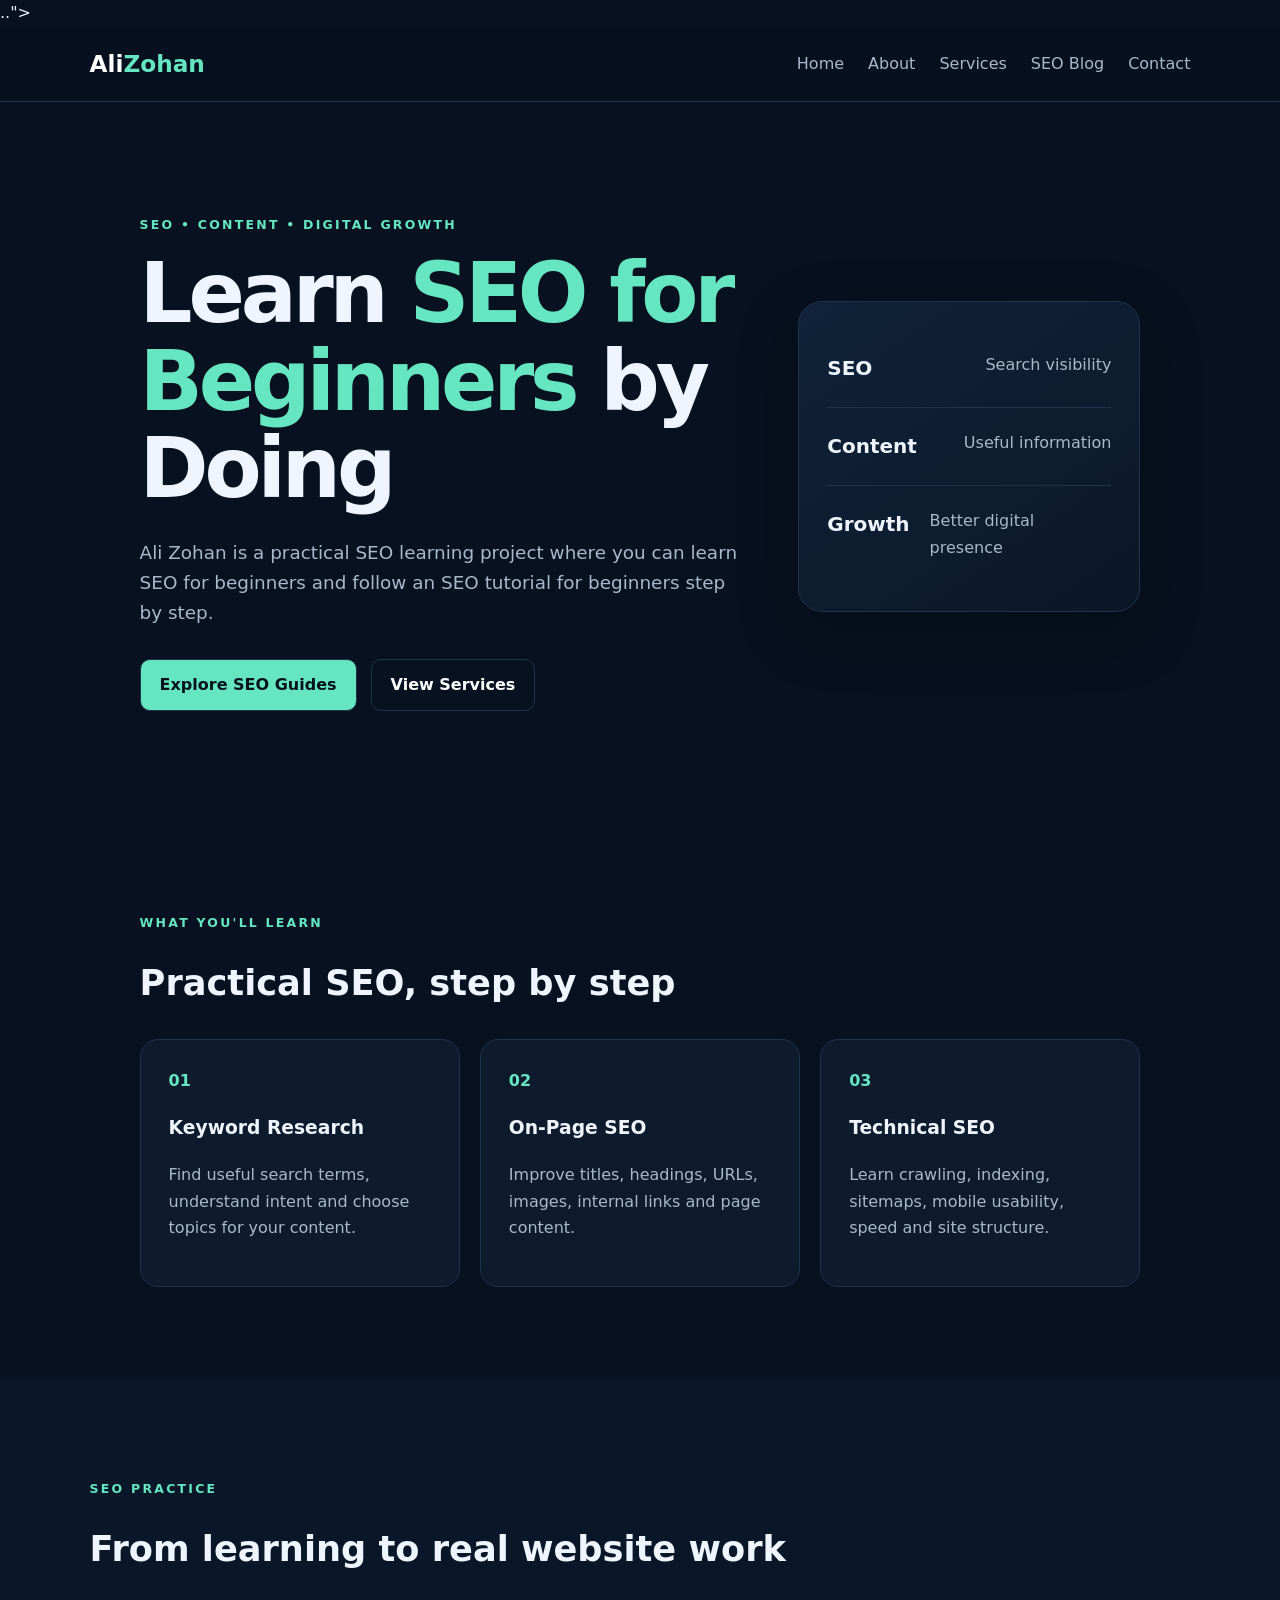
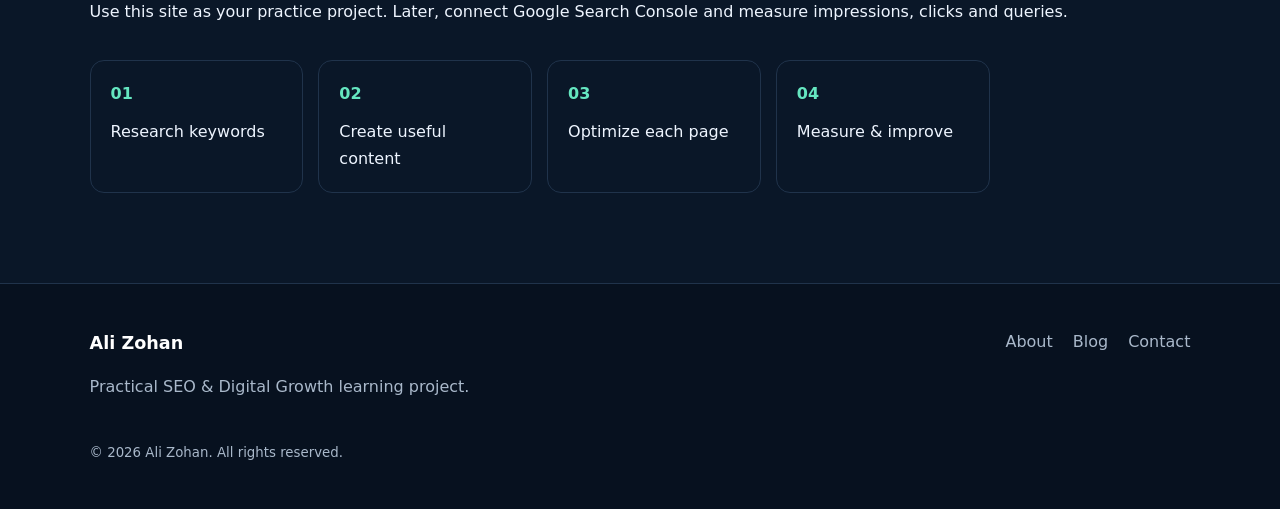
==== index.html @ c53e7177 "Update index.html" ====
<!doctype html>
<html lang="en">
<head>
<meta charset="utf-8">
<meta name="viewport" content="width=device-width, initial-scale=1">
<title>SEO for Beginners | Ali Zohan</title>
<meta name="description" content="<meta name="description" content="Learn SEO for beginners with practical guides on keyword research, on-page SEO, technical SEO, and digital marketing.">..">
<meta name="keywords" content="SEO, keyword research, on-page SEO, technical SEO, digital marketing, Ali Zohan">
<link rel="canonical" href="https://jalalniazi4600-dev.github.io/ali-zohan/">
<meta property="og:title" content="Ali Zohan | SEO & Digital Growth">
<meta property="og:description" content="Learn SEO for beginners with practical guides, keyword research, on-page SEO, technical SEO, and digital growth resource.">
<meta property="og:type" content="website">
<link rel="stylesheet" href="style.css">
</head>
<body>
<header class="nav">
  <a class="brand" href="index.html">Ali<span>Zohan</span></a>
  <button class="menu" aria-label="Open menu">☰</button>
  <nav>
    <a href="index.html">Home</a>
    <a href="about.html">About</a>
    <a href="services.html">Services</a>
    <a href="blog.html">SEO Blog</a>
    <a href="contact.html">Contact</a>
  </nav>
</header>

<main>
<section class="hero">
  <div>
    <p class="eyebrow">SEO • CONTENT • DIGITAL GROWTH</p>
 <h1>Learn <span>SEO for Beginners</span> by Doing</h1>
   <p class="lead">Ali Zohan is a practical SEO learning project where you can learn SEO for beginners and follow an SEO tutorial for beginners step by step.</p>
    <div class="actions">
      <a class="btn primary" href="blog.html">Explore SEO Guides</a>
      <a class="btn secondary" href="services.html">View Services</a>
    </div>
  </div>
  <div class="hero-card">
    <div class="metric"><b>SEO</b><span>Search visibility</span></div>
    <div class="metric"><b>Content</b><span>Useful information</span></div>
    <div class="metric"><b>Growth</b><span>Better digital presence</span></div>
  </div>
</section>

<section class="section">
  <div class="section-head">
    <p class="eyebrow">WHAT YOU'LL LEARN</p>
    <h2>Practical SEO, step by step</h2>
  </div>
  <div class="grid three">
    <article class="card"><div class="icon">01</div><h3>Keyword Research</h3><p>Find useful search terms, understand intent and choose topics for your content.</p></article>
    <article class="card"><div class="icon">02</div><h3>On-Page SEO</h3><p>Improve titles, headings, URLs, images, internal links and page content.</p></article>
    <article class="card"><div class="icon">03</div><h3>Technical SEO</h3><p>Learn crawling, indexing, sitemaps, mobile usability, speed and site structure.</p></article>
  </div>
</section>

<section class="section soft">
  <div class="section-head">
    <p class="eyebrow">SEO PRACTICE</p>
    <h2>From learning to real website work</h2>
    <p>Use this site as your practice project. Later, connect Google Search Console and measure impressions, clicks and queries.</p>
  </div>
  <div class="steps">
    <div><b>01</b><span>Research keywords</span></div>
    <div><b>02</b><span>Create useful content</span></div>
    <div><b>03</b><span>Optimize each page</span></div>
    <div><b>04</b><span>Measure & improve</span></div>
  </div>
</section>
</main>

<footer>
  <div><strong>Ali Zohan</strong><p>Practical SEO & Digital Growth learning project.</p></div>
  <div><a href="about.html">About</a><a href="blog.html">Blog</a><a href="contact.html">Contact</a></div>
  <small>© 2026 Ali Zohan. All rights reserved.</small>
</footer>
<script src="script.js"></script>
</body>
</html>
---- style.css ----
:root{--bg:#07111f;--card:#0e1b2d;--text:#eef5ff;--muted:#a9b8ca;--accent:#65e6c0;--accent2:#76a8ff;--line:#20334b}*{box-sizing:border-box}html{scroll-behavior:smooth}body{margin:0;background:var(--bg);color:var(--text);font-family:Inter,system-ui,-apple-system,Segoe UI,Arial,sans-serif;line-height:1.65}.nav{height:76px;display:flex;align-items:center;justify-content:space-between;padding:0 7%;border-bottom:1px solid var(--line);position:sticky;top:0;background:rgba(7,17,31,.92);backdrop-filter:blur(14px);z-index:10}.brand{font-size:1.45rem;font-weight:800;color:#fff;text-decoration:none}.brand span{color:var(--accent)}nav{display:flex;gap:24px}nav a,footer a{color:var(--muted);text-decoration:none}nav a:hover,nav a.active,footer a:hover{color:var(--accent)}.menu{display:none;background:none;color:#fff;border:0;font-size:1.5rem}.hero{max-width:1180px;margin:auto;padding:100px 7%;display:grid;grid-template-columns:1.4fr .8fr;gap:60px;align-items:center;min-height:620px}.eyebrow{color:var(--accent);font-size:.78rem;font-weight:800;letter-spacing:.18em}.hero h1,.page h1{font-size:clamp(2.7rem,7vw,5.2rem);line-height:1.05;margin:15px 0 25px;letter-spacing:-.05em}.hero h1 span{color:var(--accent)}.lead{color:var(--muted);font-size:1.15rem;max-width:700px}.actions{display:flex;gap:14px;margin-top:30px}.btn{display:inline-block;padding:12px 19px;border-radius:10px;text-decoration:none;font-weight:750;border:1px solid var(--line);cursor:pointer}.primary{background:var(--accent);color:#06131c}.secondary{color:#fff;background:transparent}.hero-card{border:1px solid var(--line);background:linear-gradient(145deg,#10233a,#0b1727);padding:28px;border-radius:24px;box-shadow:0 20px 60px rgba(0,0,0,.25)}.metric{padding:22px 0;border-bottom:1px solid var(--line);display:flex;justify-content:space-between;gap:20px}.metric:last-child{border:0}.metric b{font-size:1.25rem}.metric span{color:var(--muted)}.section,.page{max-width:1180px;margin:auto;padding:90px 7%}.soft{max-width:none;background:#0a1728}.section-head{margin-bottom:35px}.section h2,.page h2{font-size:2.2rem;line-height:1.15}.grid{display:grid;gap:20px}.three{grid-template-columns:repeat(3,1fr)}.two{grid-template-columns:repeat(2,1fr)}.card{background:var(--card);border:1px solid var(--line);border-radius:18px;padding:28px}.card p{color:var(--muted)}.icon{color:var(--accent);font-weight:900}.steps{max-width:900px;display:grid;grid-template-columns:repeat(4,1fr);gap:15px}.steps div{border:1px solid var(--line);padding:20px;border-radius:14px}.steps b{display:block;color:var(--accent);margin-bottom:12px}.page{min-height:650px}.tag{font-size:.7rem;color:var(--accent);font-weight:800;letter-spacing:.12em}.contact-form{max-width:700px;display:grid;gap:18px}label{display:grid;gap:8px;color:var(--muted);font-weight:700}input,textarea{width:100%;background:#081524;color:#fff;border:1px solid var(--line);border-radius:10px;padding:13px;font:inherit}footer{border-top:1px solid var(--line);padding:45px 7%;display:grid;grid-template-columns:1fr 1fr;gap:25px;color:var(--muted)}footer strong{color:#fff;font-size:1.1rem}footer div:nth-child(2){display:flex;gap:20px;justify-content:flex-end}footer small{grid-column:1/-1}@media(max-width:800px){nav{display:none}.menu{display:block}.hero{grid-template-columns:1fr;padding-top:65px}.three,.two,.steps{grid-template-columns:1fr}.hero h1,.page h1{font-size:3rem}.section,.page{padding-top:60px;padding-bottom:60px}footer{grid-template-columns:1fr}footer div:nth-child(2){justify-content:flex-start;flex-wrap:wrap}}
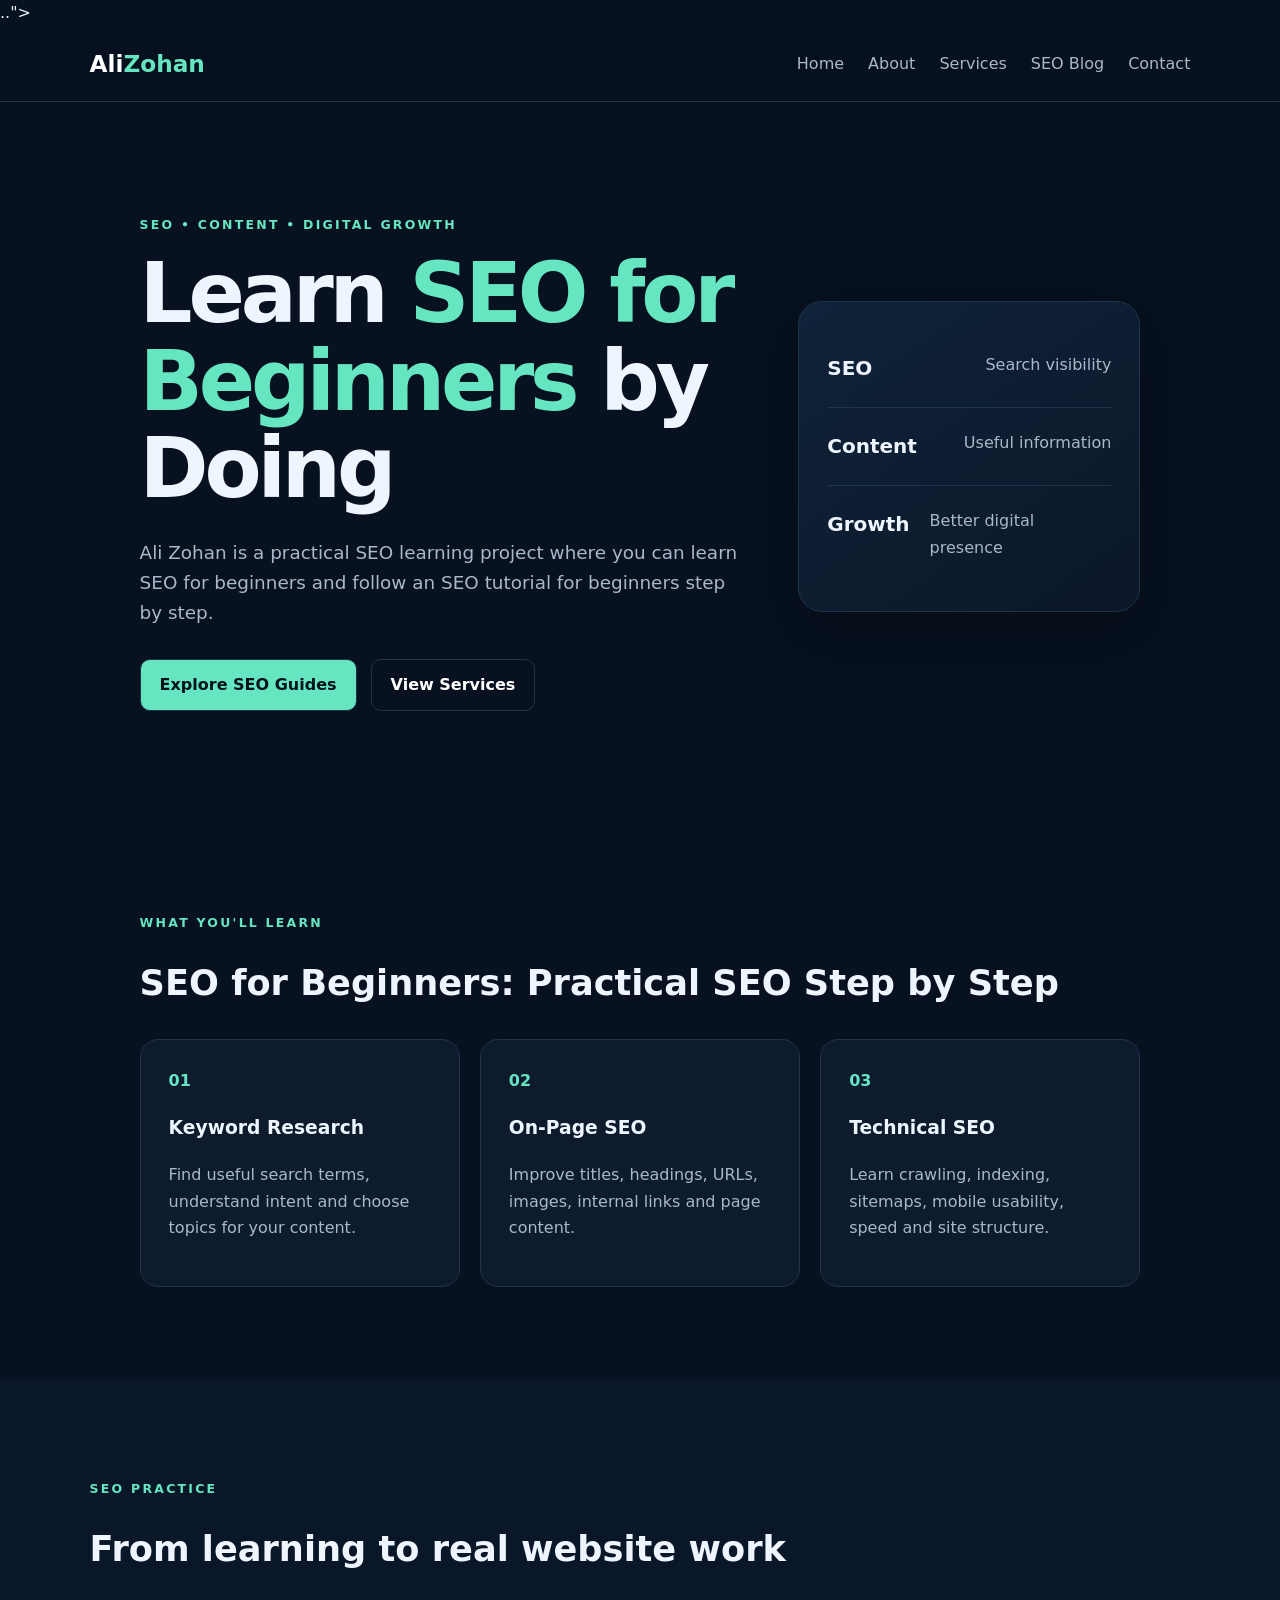
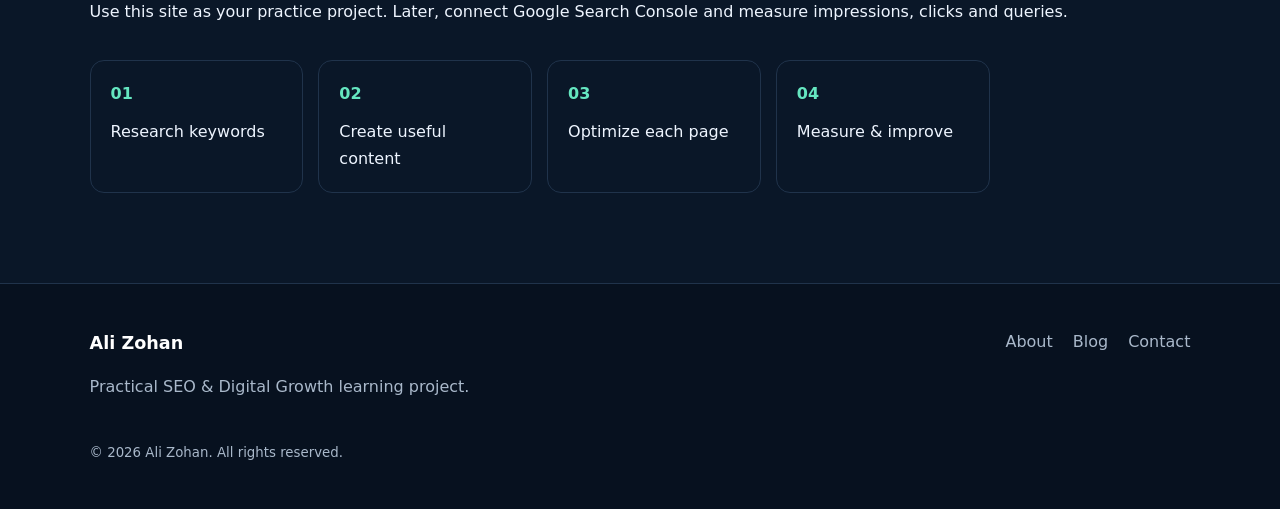
==== commit c9c972d8: "Update index.html" ====
--- a/index.html
+++ b/index.html
@@ -46,7 +46,7 @@
 <section class="section">
   <div class="section-head">
     <p class="eyebrow">WHAT YOU'LL LEARN</p>
-    <h2>Practical SEO, step by step</h2>
+    <h2>SEO for Beginners: Practical SEO Step by Step</h2>
   </div>
   <div class="grid three">
     <article class="card"><div class="icon">01</div><h3>Keyword Research</h3><p>Find useful search terms, understand intent and choose topics for your content.</p></article>
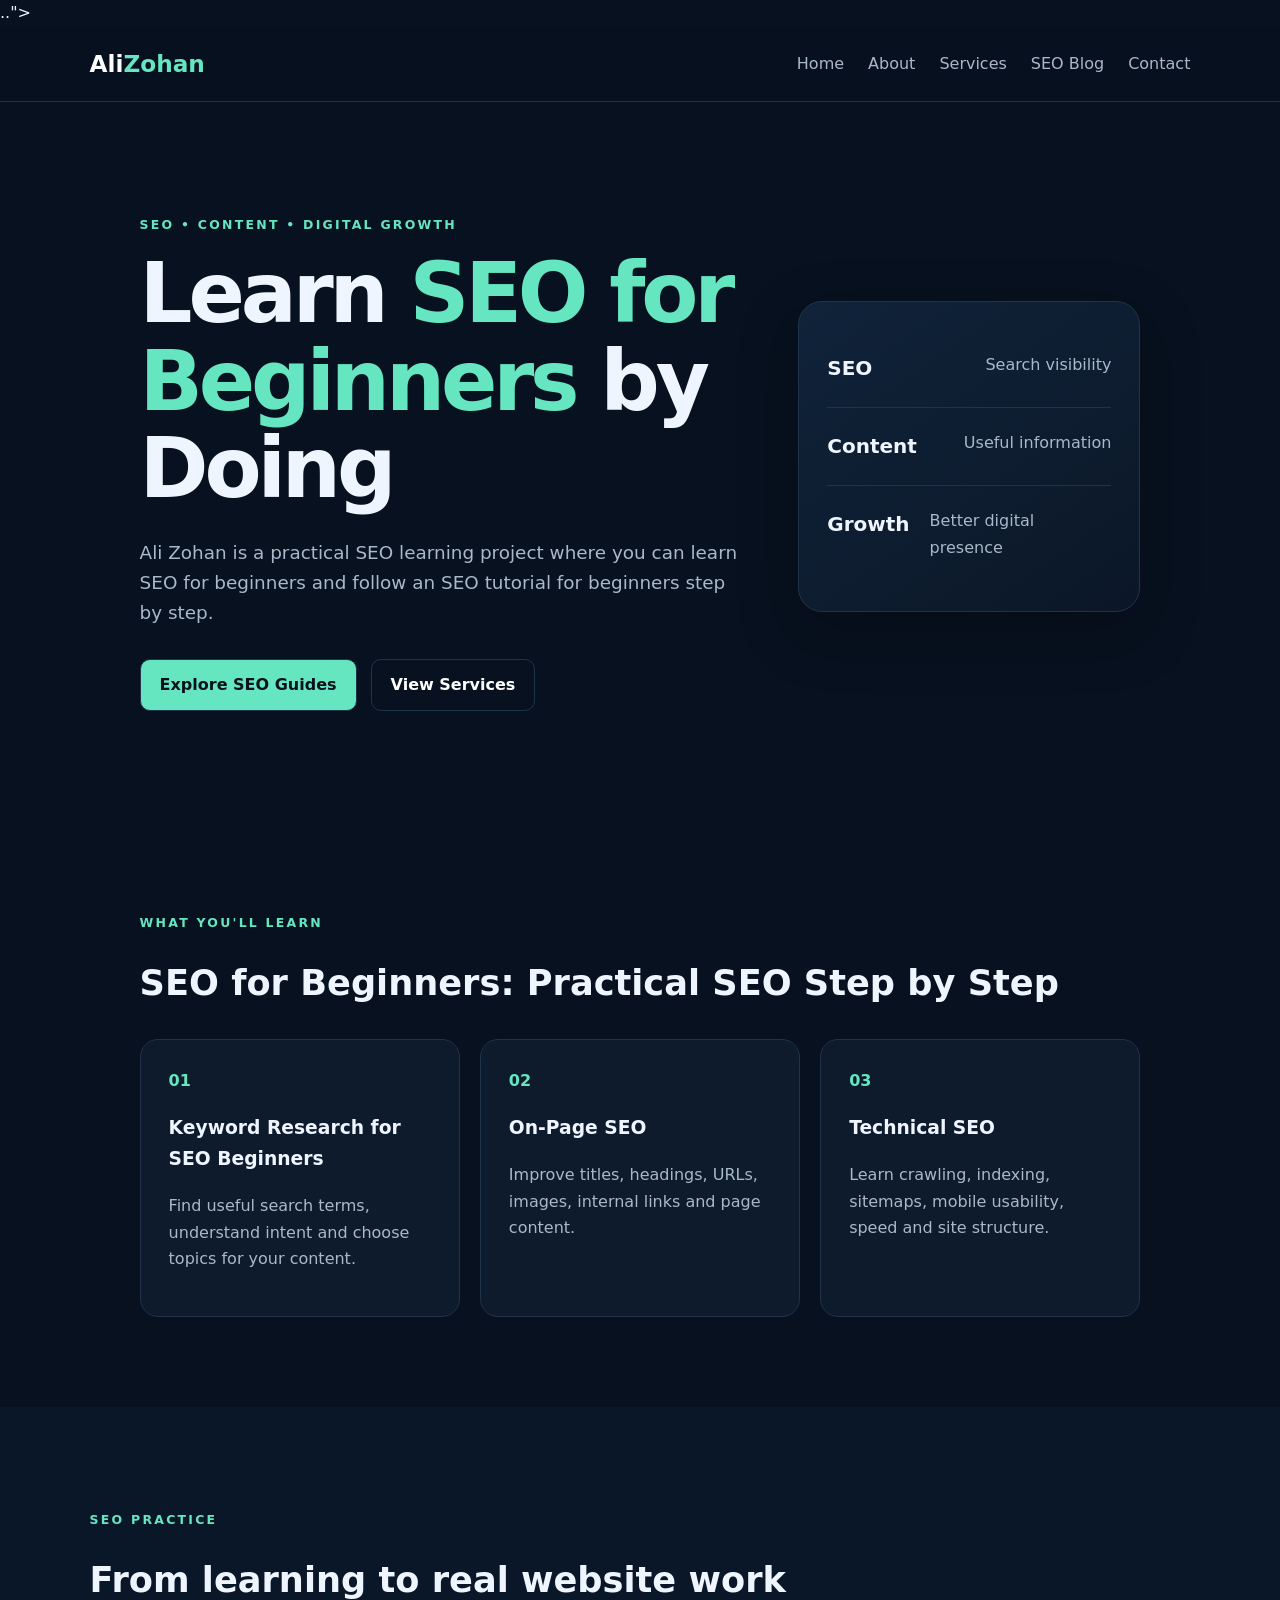
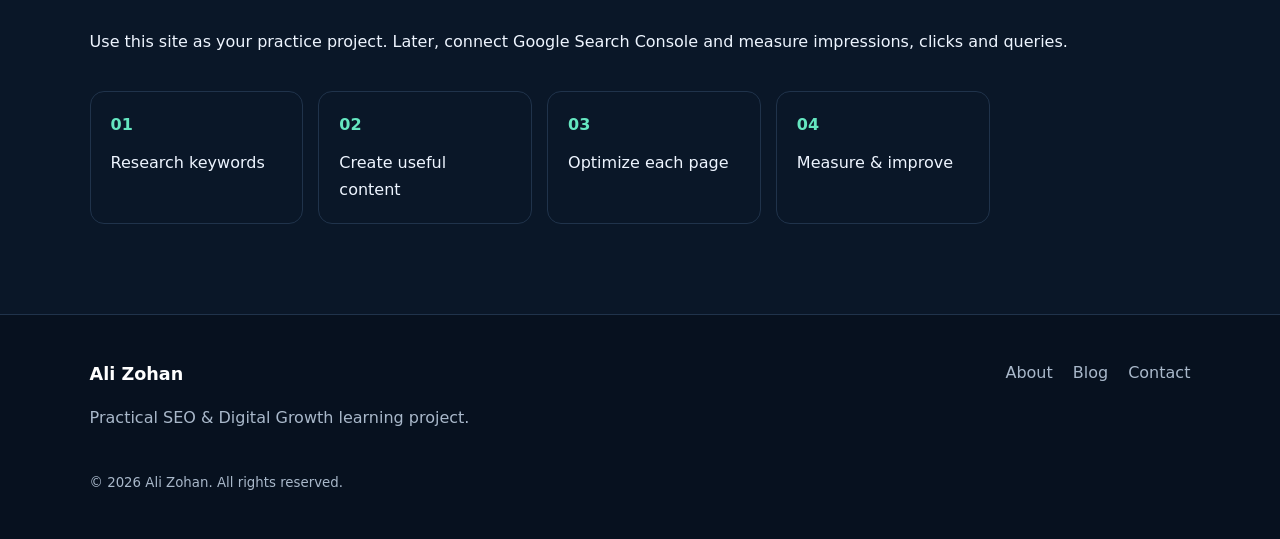
==== commit 253fb8b1: "Update index.html" ====
--- a/index.html
+++ b/index.html
@@ -49,7 +49,7 @@
     <h2>SEO for Beginners: Practical SEO Step by Step</h2>
   </div>
   <div class="grid three">
-    <article class="card"><div class="icon">01</div><h3>Keyword Research</h3><p>Find useful search terms, understand intent and choose topics for your content.</p></article>
+    <article class="card"><div class="icon">01</div><h3><h3>Keyword Research for SEO Beginners</h3></h3><p>Find useful search terms, understand intent and choose topics for your content.</p></article>
     <article class="card"><div class="icon">02</div><h3>On-Page SEO</h3><p>Improve titles, headings, URLs, images, internal links and page content.</p></article>
     <article class="card"><div class="icon">03</div><h3>Technical SEO</h3><p>Learn crawling, indexing, sitemaps, mobile usability, speed and site structure.</p></article>
   </div>
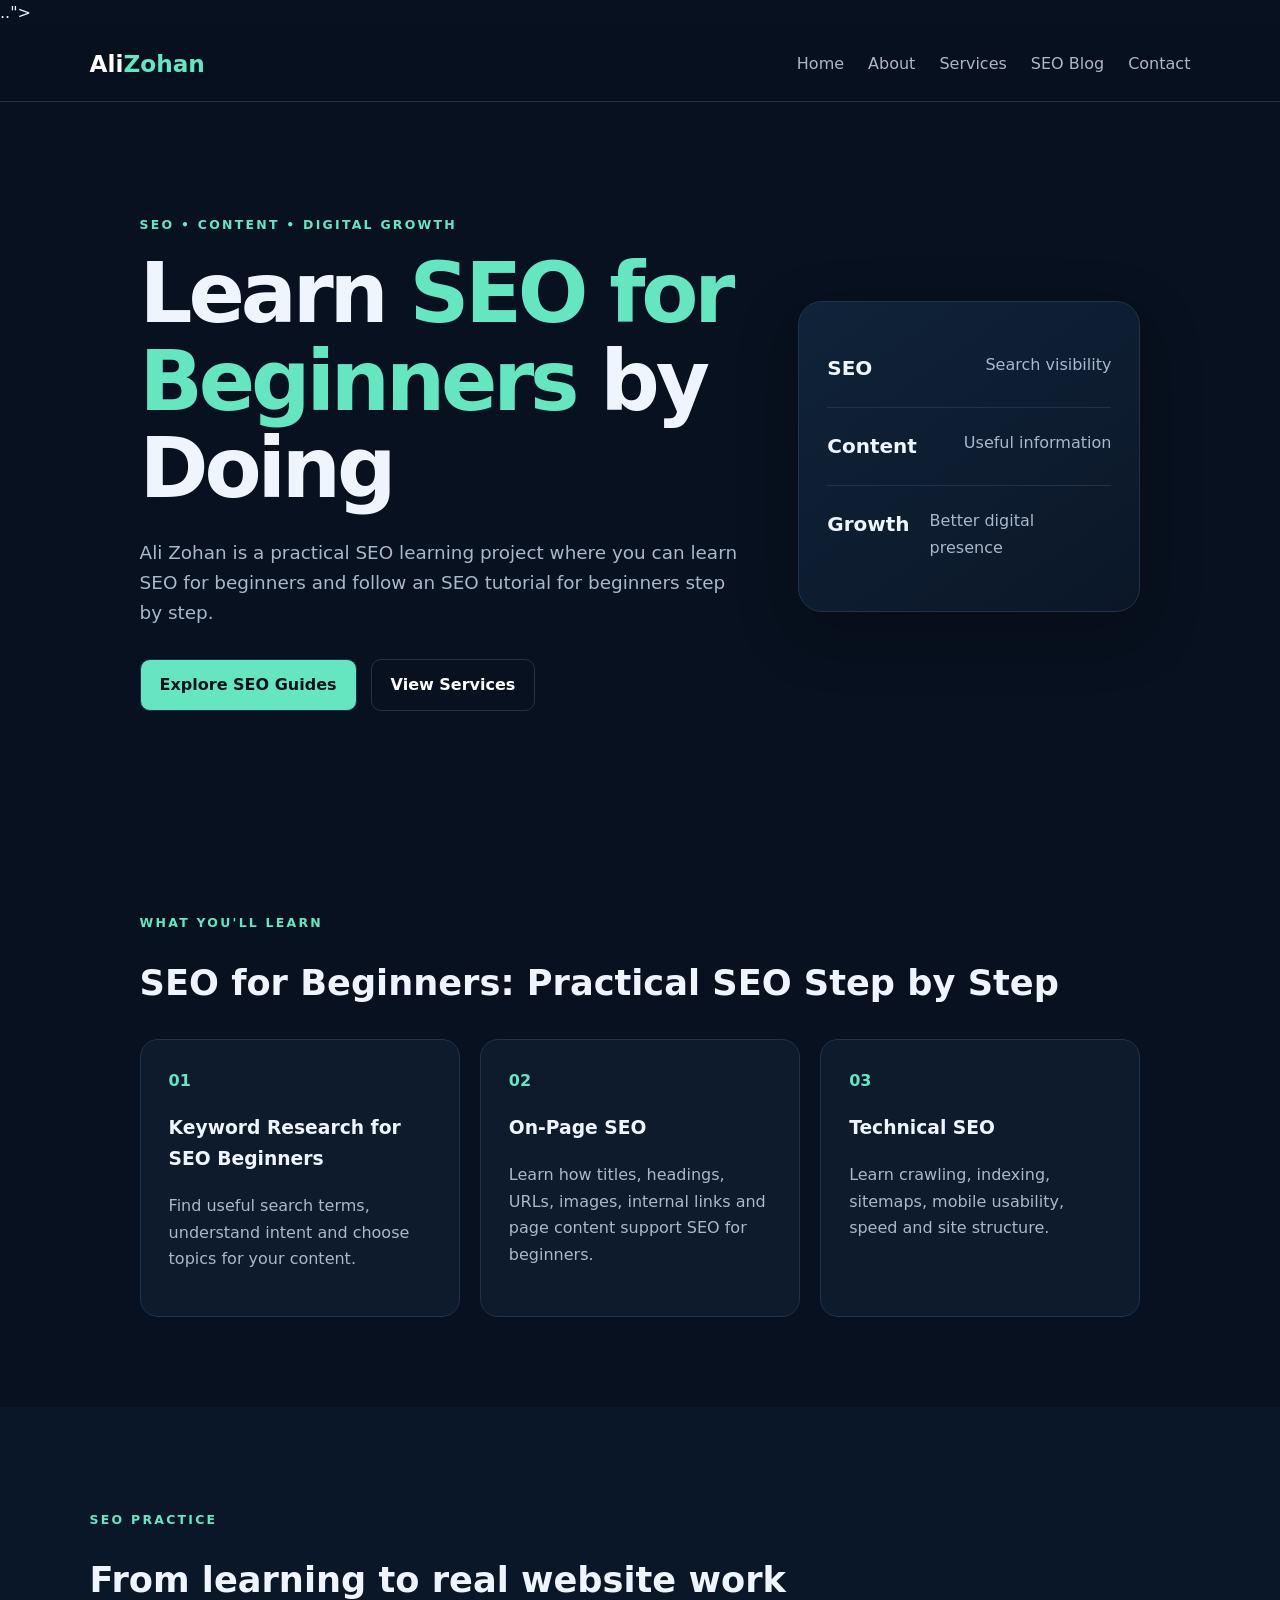
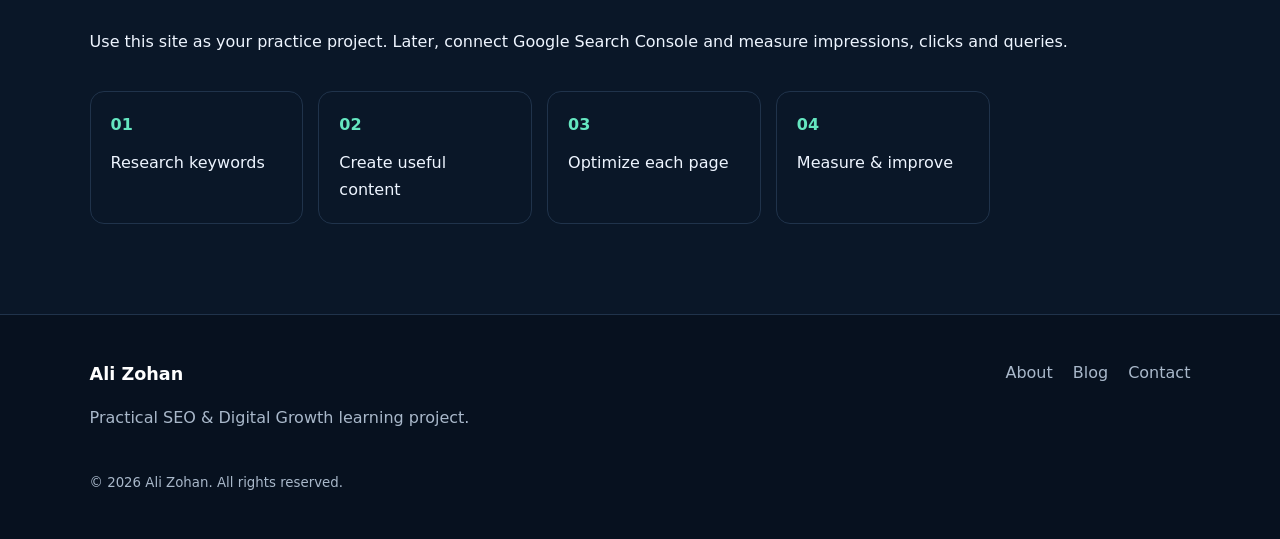
==== commit 482785d7: "Update index.html" ====
--- a/index.html
+++ b/index.html
@@ -50,7 +50,7 @@
   </div>
   <div class="grid three">
     <article class="card"><div class="icon">01</div><h3><h3>Keyword Research for SEO Beginners</h3></h3><p>Find useful search terms, understand intent and choose topics for your content.</p></article>
-    <article class="card"><div class="icon">02</div><h3>On-Page SEO</h3><p>Improve titles, headings, URLs, images, internal links and page content.</p></article>
+    <article class="card"><div class="icon">02</div><h3>On-Page SEO</h3><p>Learn how titles, headings, URLs, images, internal links and page content support SEO for beginners.</p></article>
     <article class="card"><div class="icon">03</div><h3>Technical SEO</h3><p>Learn crawling, indexing, sitemaps, mobile usability, speed and site structure.</p></article>
   </div>
 </section>
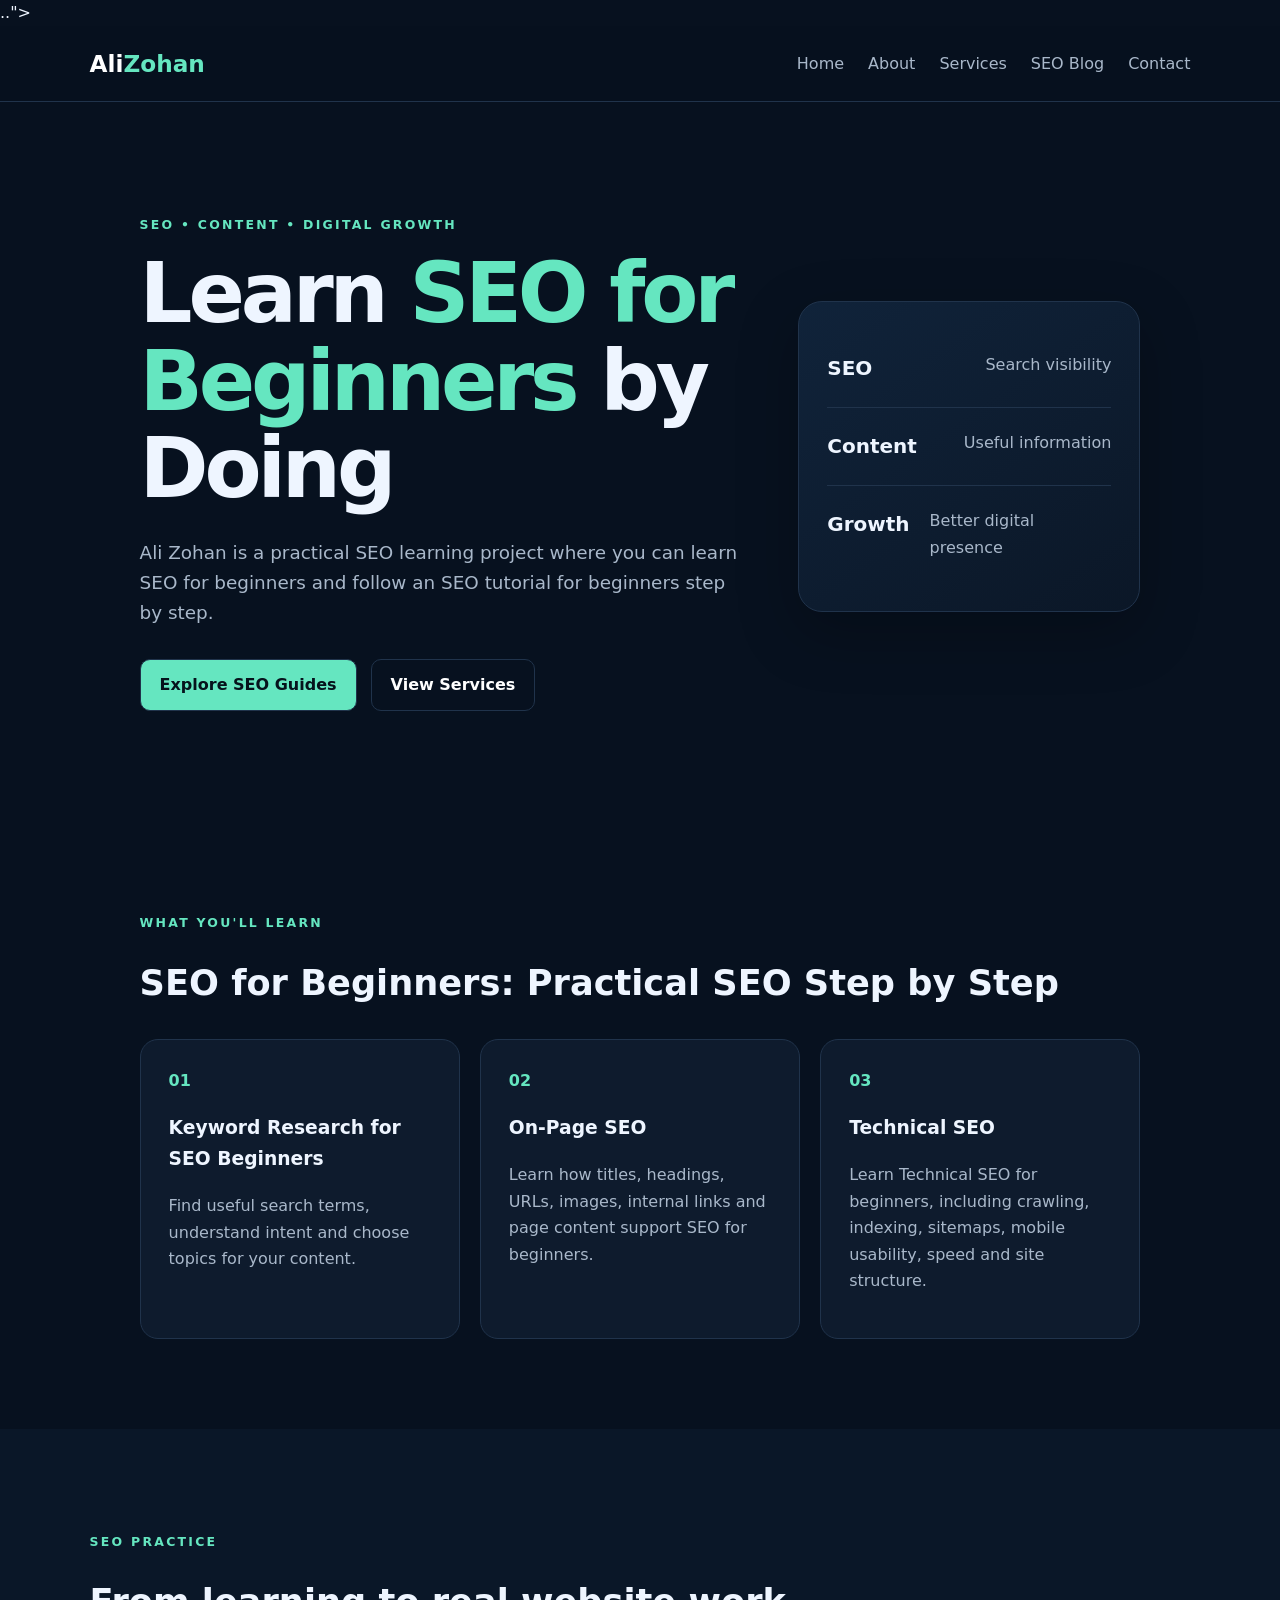
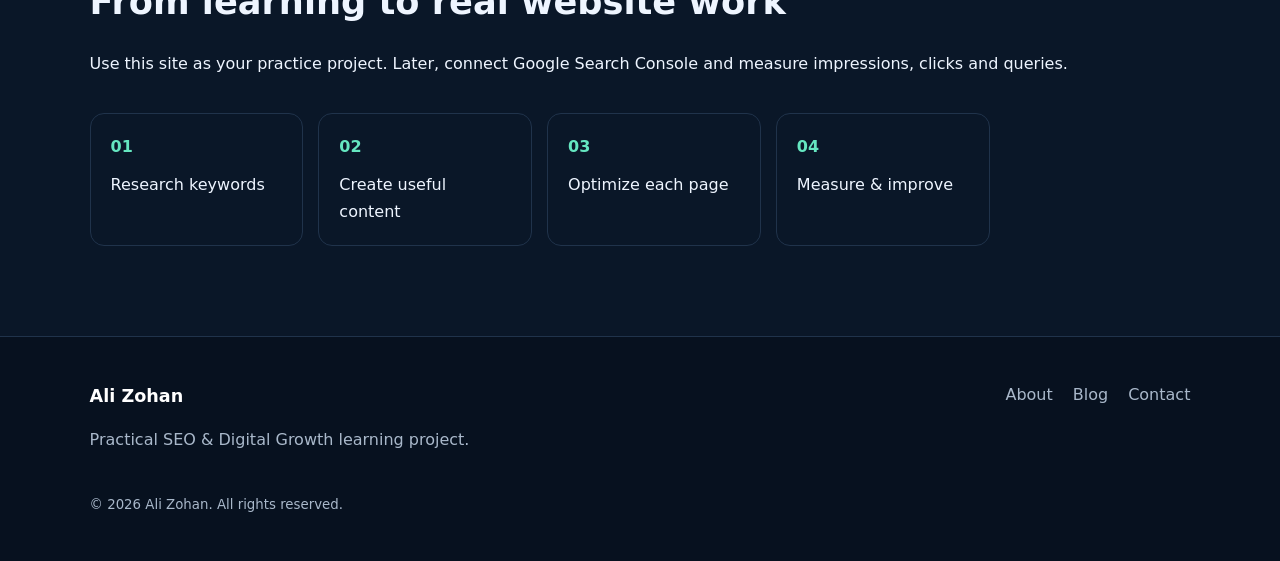
==== commit cff79aa7: "Update index.html" ====
--- a/index.html
+++ b/index.html
@@ -51,7 +51,7 @@
   <div class="grid three">
     <article class="card"><div class="icon">01</div><h3><h3>Keyword Research for SEO Beginners</h3></h3><p>Find useful search terms, understand intent and choose topics for your content.</p></article>
     <article class="card"><div class="icon">02</div><h3>On-Page SEO</h3><p>Learn how titles, headings, URLs, images, internal links and page content support SEO for beginners.</p></article>
-    <article class="card"><div class="icon">03</div><h3>Technical SEO</h3><p>Learn crawling, indexing, sitemaps, mobile usability, speed and site structure.</p></article>
+    <article class="card"><div class="icon">03</div><h3>Technical SEO</h3><p>Learn Technical SEO for beginners, including crawling, indexing, sitemaps, mobile usability, speed and site structure.</p></article>
   </div>
 </section>
 
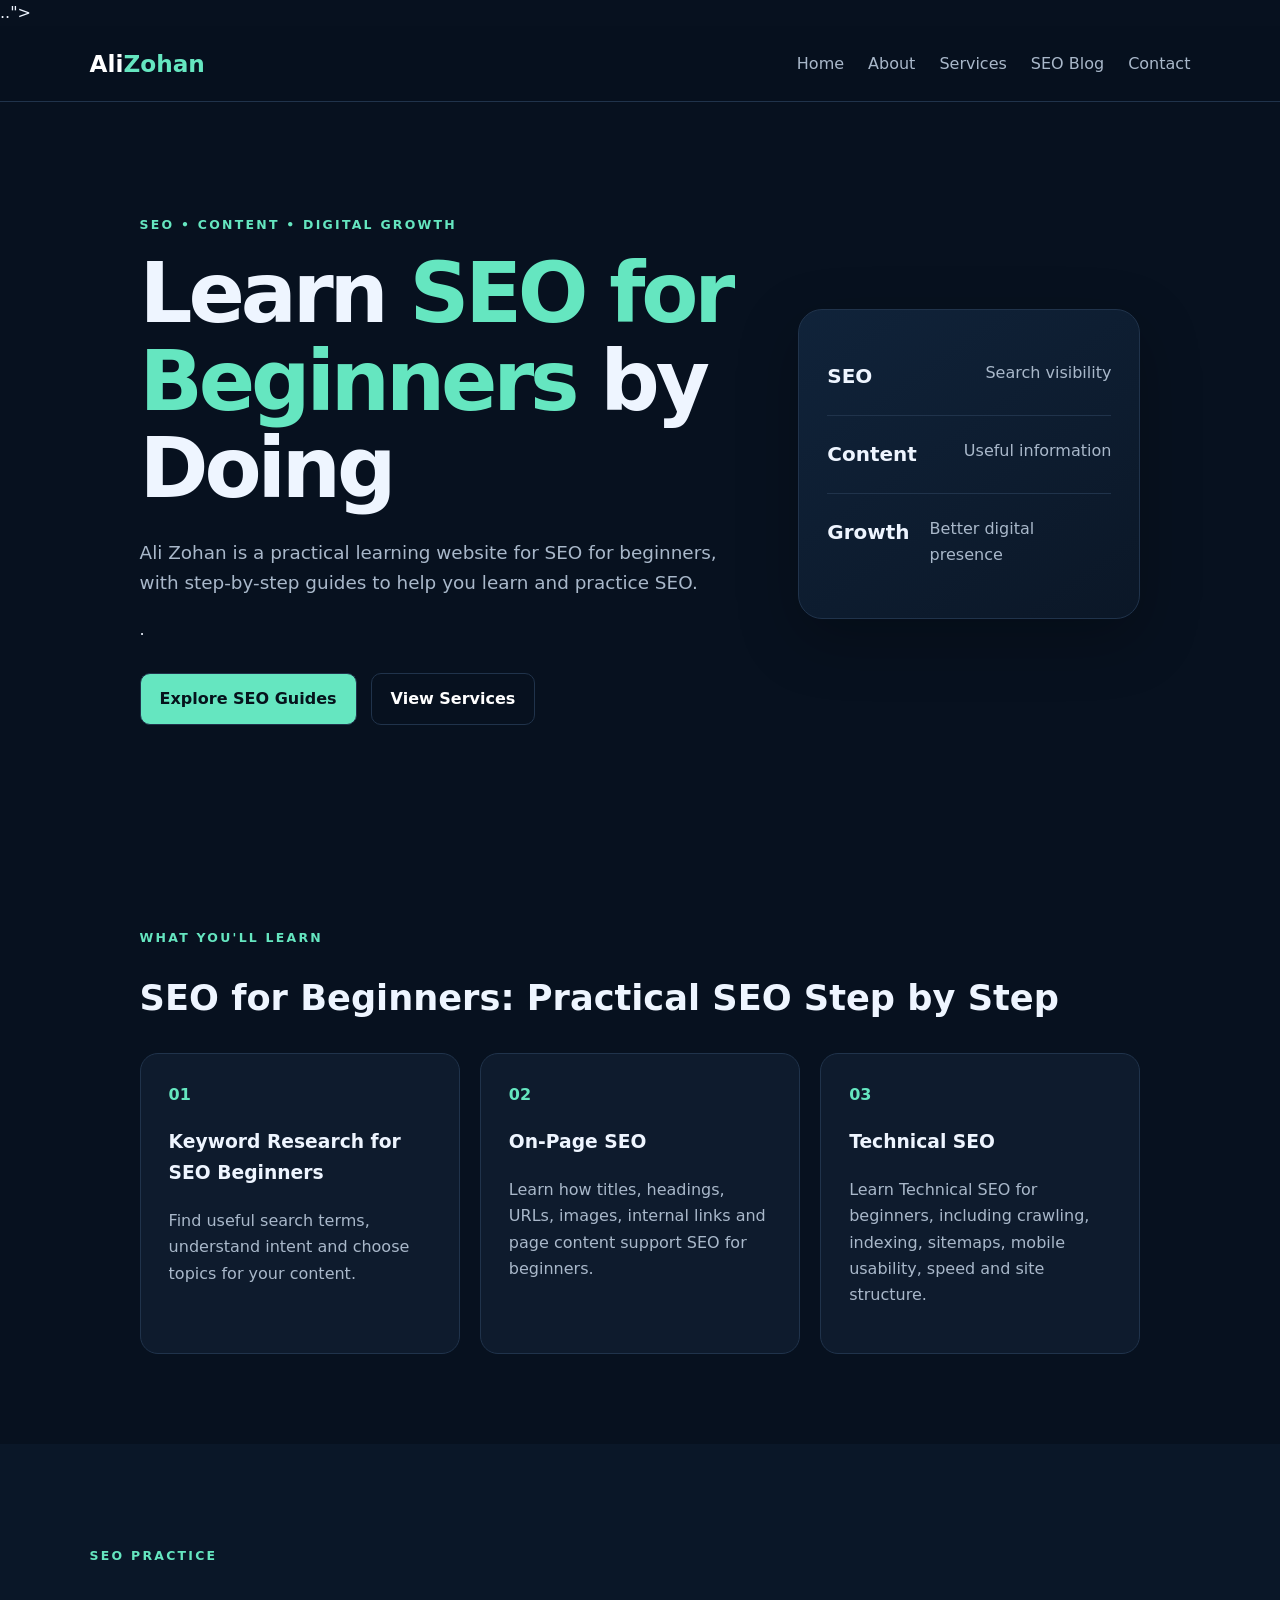
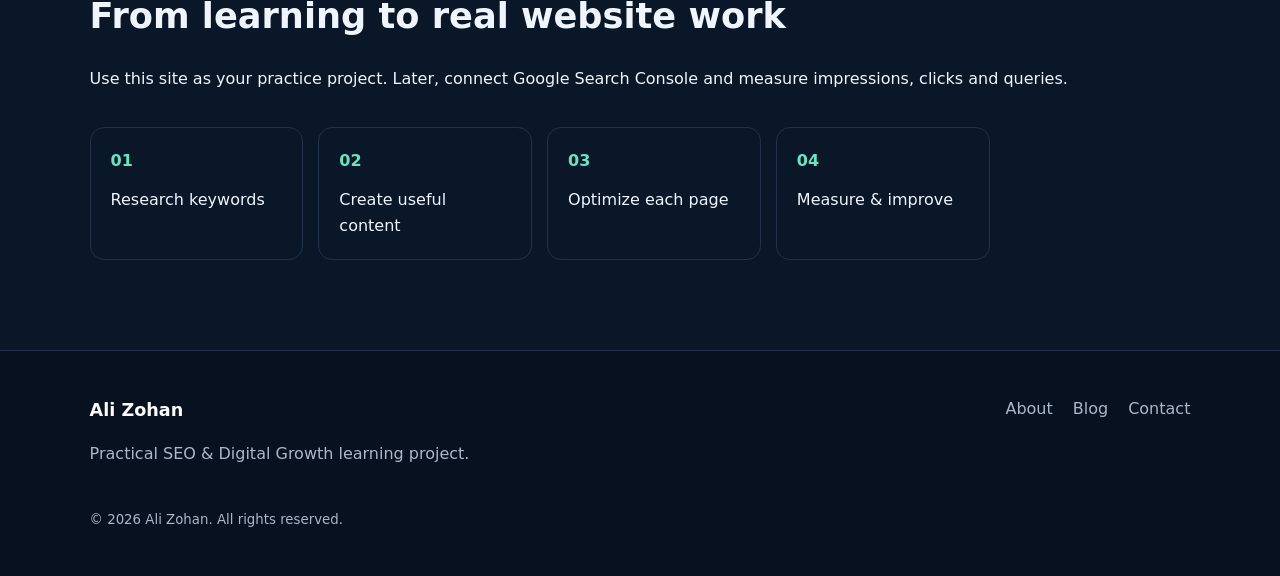
==== commit f2c663d6: "Update index.html" ====
--- a/index.html
+++ b/index.html
@@ -30,7 +30,7 @@
   <div>
     <p class="eyebrow">SEO • CONTENT • DIGITAL GROWTH</p>
  <h1>Learn <span>SEO for Beginners</span> by Doing</h1>
-   <p class="lead">Ali Zohan is a practical SEO learning project where you can learn SEO for beginners and follow an SEO tutorial for beginners step by step.</p>
+   <p class="lead"><p class="lead">Ali Zohan is a practical learning website for SEO for beginners, with step-by-step guides to help you learn and practice SEO.</p>.</p>
     <div class="actions">
       <a class="btn primary" href="blog.html">Explore SEO Guides</a>
       <a class="btn secondary" href="services.html">View Services</a>
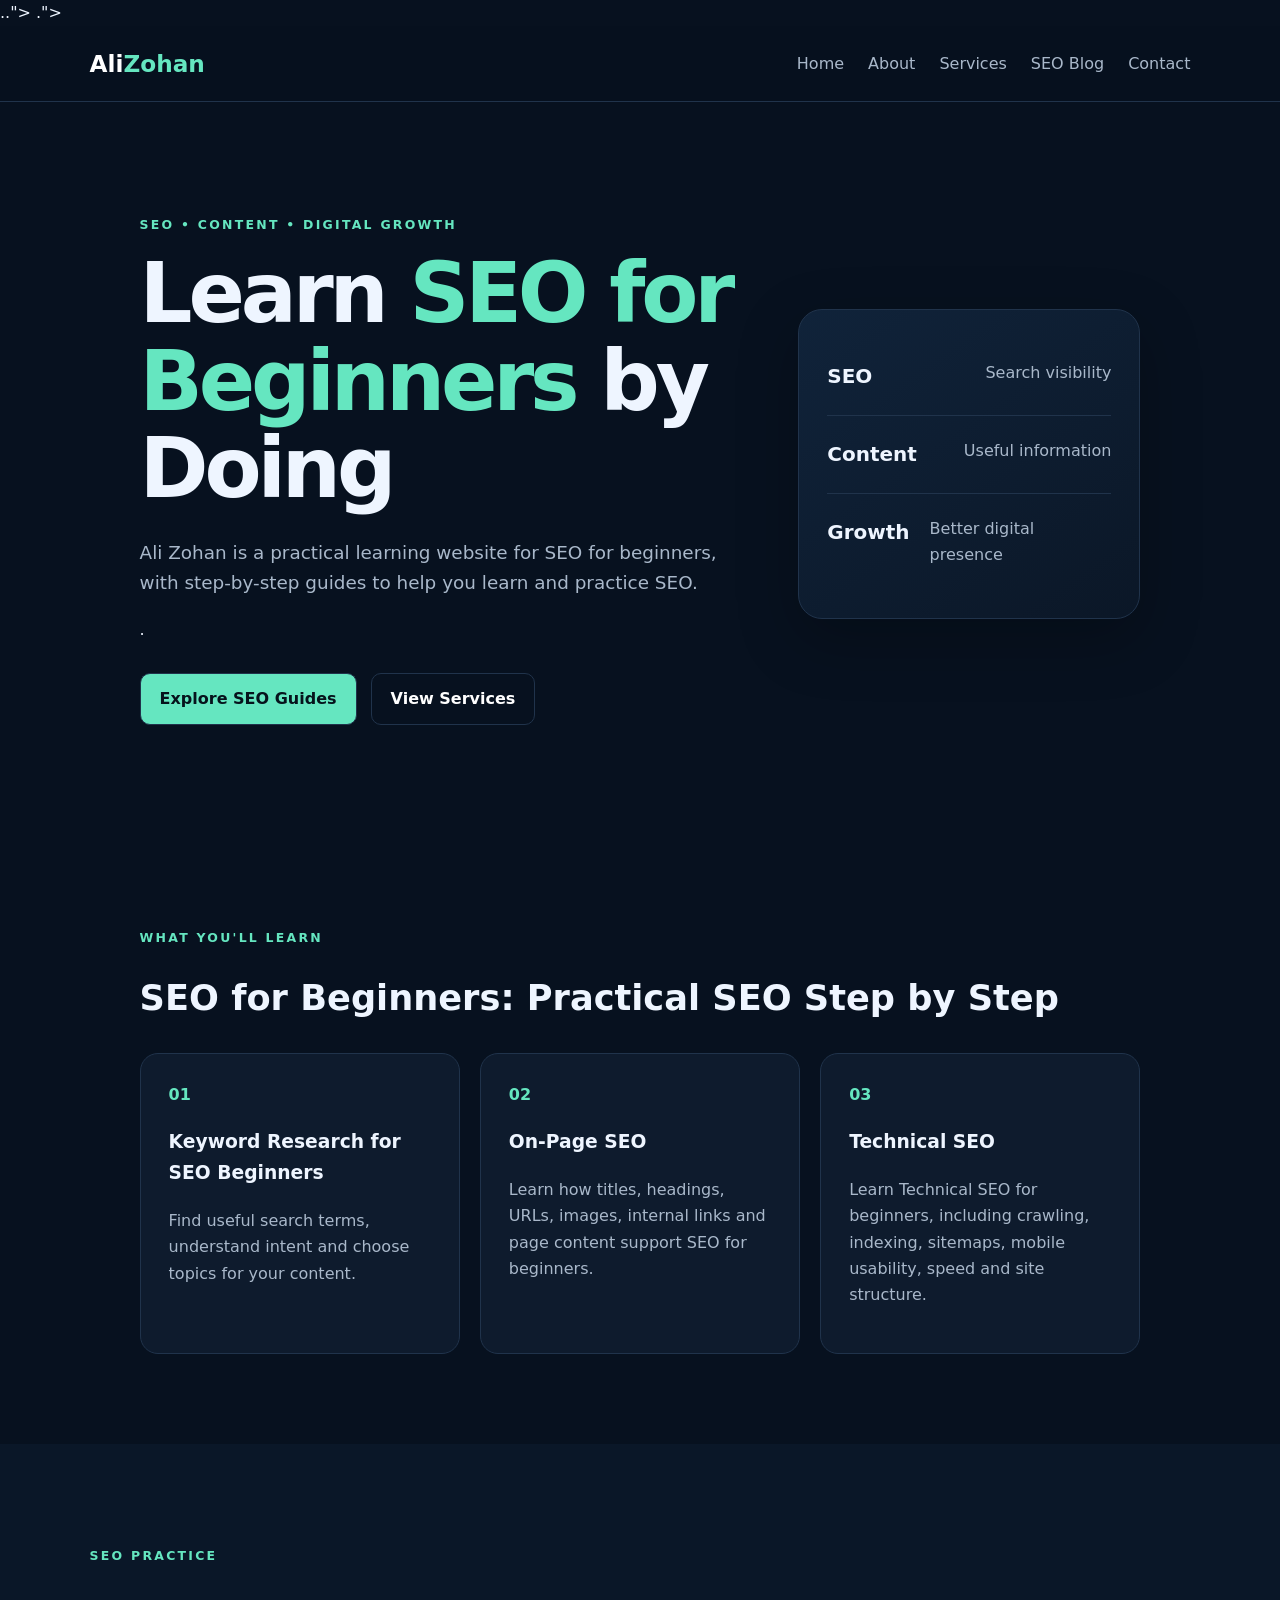
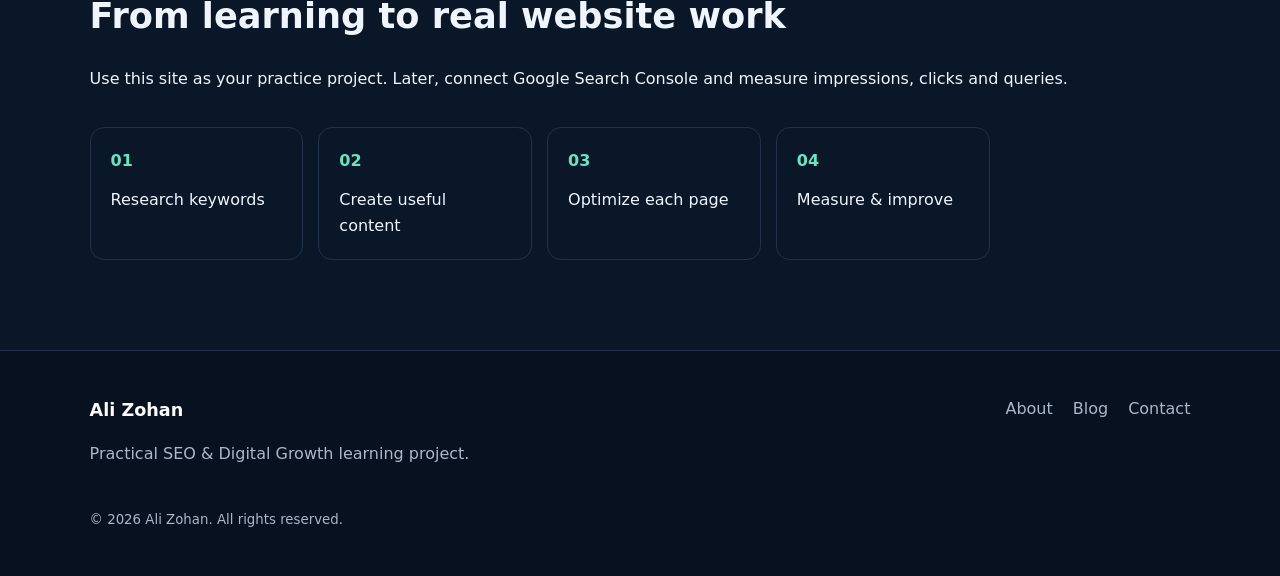
==== commit d3773016: "Update index.html" ====
--- a/index.html
+++ b/index.html
@@ -8,7 +8,7 @@
 <meta name="keywords" content="SEO, keyword research, on-page SEO, technical SEO, digital marketing, Ali Zohan">
 <link rel="canonical" href="https://jalalniazi4600-dev.github.io/ali-zohan/">
 <meta property="og:title" content="Ali Zohan | SEO & Digital Growth">
-<meta property="og:description" content="Learn SEO for beginners with practical guides, keyword research, on-page SEO, technical SEO, and digital growth resource.">
+<meta property="og:description" content="<meta name="description" content="Learn SEO for beginners with practical guides, keyword research, on-page SEO, technical SEO, and digital growth.">.">
 <meta property="og:type" content="website">
 <link rel="stylesheet" href="style.css">
 </head>
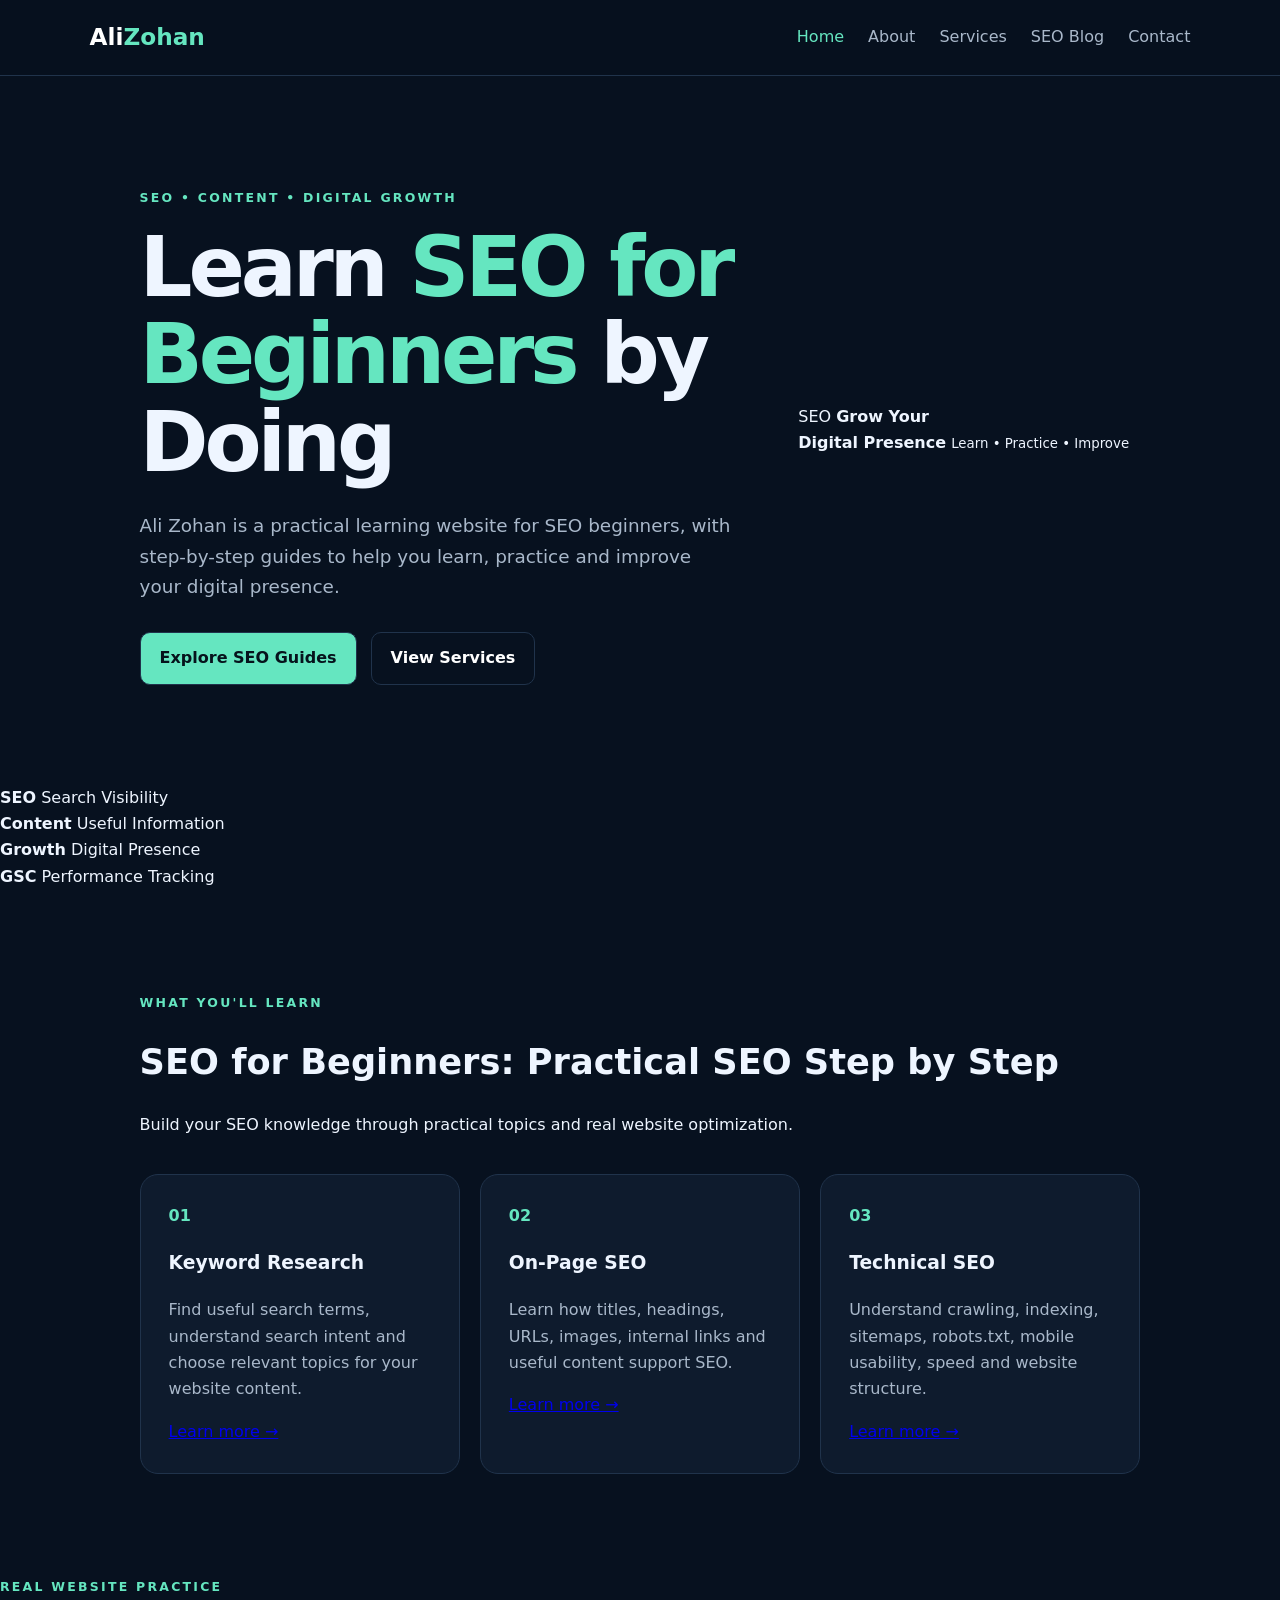
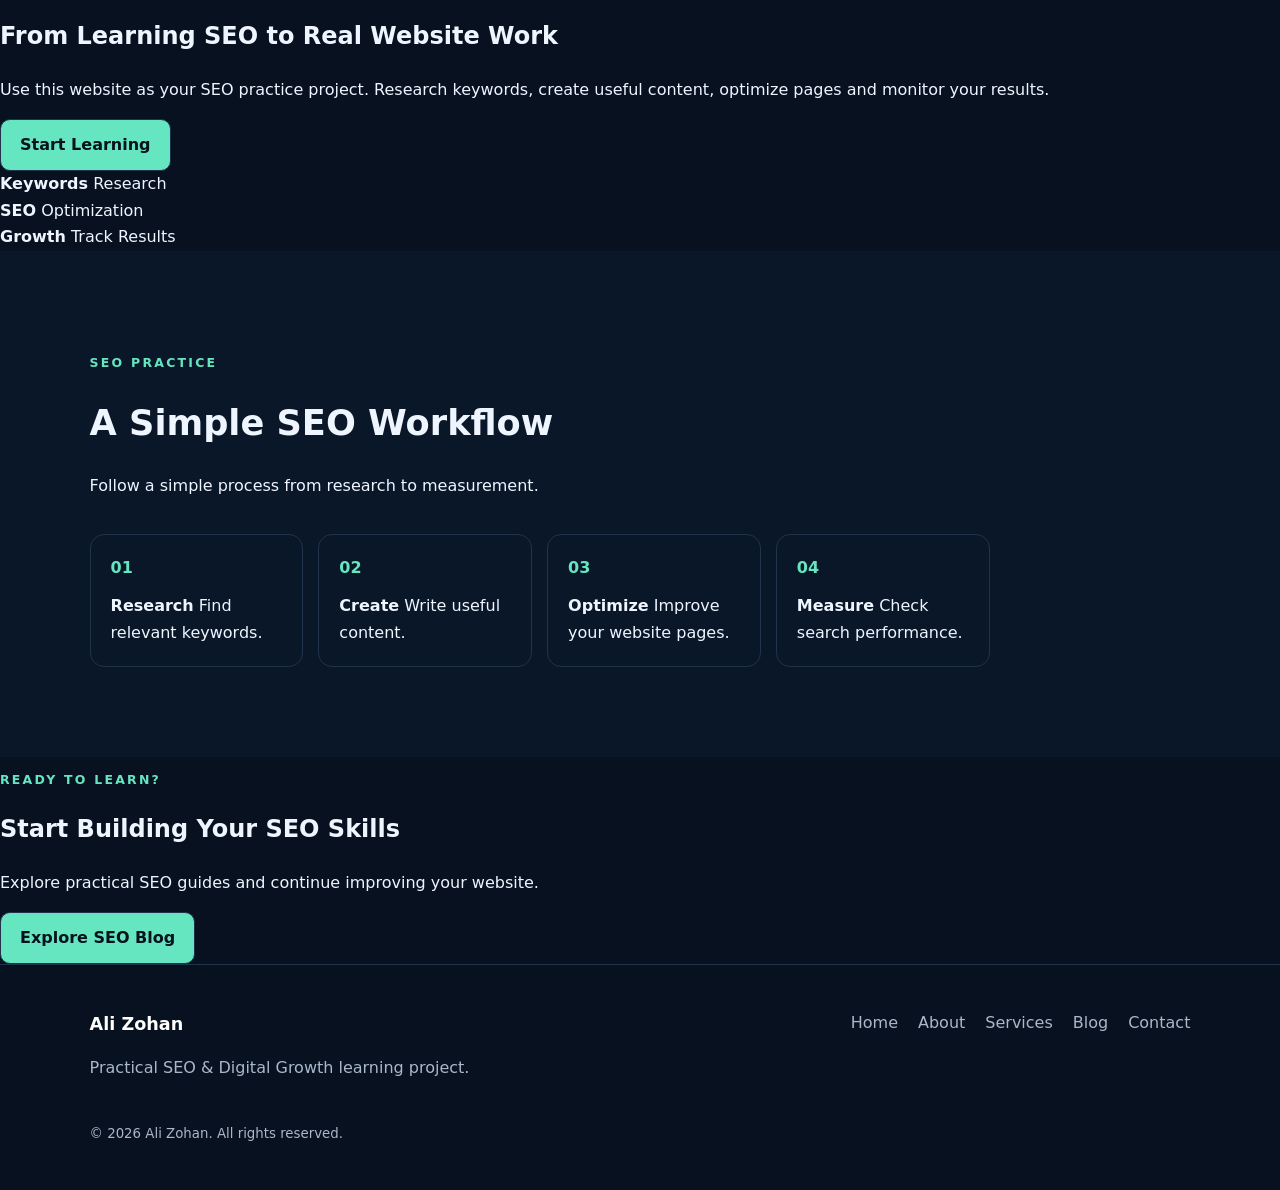
==== commit 39193722: "Update index.html" ====
--- a/index.html
+++ b/index.html
@@ -3,78 +3,352 @@
 <head>
 <meta charset="utf-8">
 <meta name="viewport" content="width=device-width, initial-scale=1">
+
 <title>SEO for Beginners | Ali Zohan</title>
-<meta name="description" content="<meta name="description" content="Learn SEO for beginners with practical guides on keyword research, on-page SEO, technical SEO, and digital marketing.">..">
-<meta name="keywords" content="SEO, keyword research, on-page SEO, technical SEO, digital marketing, Ali Zohan">
+
+<meta name="description" content="Learn SEO for beginners with practical guides on keyword research, on-page SEO, technical SEO, and digital marketing.">
+
+<meta name="keywords" content="SEO, SEO for beginners, keyword research, on-page SEO, technical SEO, digital marketing, Ali Zohan">
+
 <link rel="canonical" href="https://jalalniazi4600-dev.github.io/ali-zohan/">
+
 <meta property="og:title" content="Ali Zohan | SEO & Digital Growth">
-<meta property="og:description" content="<meta name="description" content="Learn SEO for beginners with practical guides, keyword research, on-page SEO, technical SEO, and digital growth.">.">
+<meta property="og:description" content="Learn SEO for beginners with practical guides, keyword research, on-page SEO, technical SEO, and digital growth.">
 <meta property="og:type" content="website">
+<meta property="og:url" content="https://jalalniazi4600-dev.github.io/ali-zohan/">
+
 <link rel="stylesheet" href="style.css">
 </head>
+
 <body>
+
 <header class="nav">
-  <a class="brand" href="index.html">Ali<span>Zohan</span></a>
+
+  <a class="brand" href="index.html">
+    Ali<span>Zohan</span>
+  </a>
+
   <button class="menu" aria-label="Open menu">☰</button>
+
   <nav>
-    <a href="index.html">Home</a>
+    <a class="active" href="index.html">Home</a>
     <a href="about.html">About</a>
     <a href="services.html">Services</a>
     <a href="blog.html">SEO Blog</a>
     <a href="contact.html">Contact</a>
   </nav>
+
 </header>
 
+
 <main>
+
+<!-- HERO -->
+
 <section class="hero">
-  <div>
+
+  <div class="hero-content">
+
     <p class="eyebrow">SEO • CONTENT • DIGITAL GROWTH</p>
- <h1>Learn <span>SEO for Beginners</span> by Doing</h1>
-   <p class="lead"><p class="lead">Ali Zohan is a practical learning website for SEO for beginners, with step-by-step guides to help you learn and practice SEO.</p>.</p>
+
+    <h1>
+      Learn <span>SEO for Beginners</span> by Doing
+    </h1>
+
+    <p class="lead">
+      Ali Zohan is a practical learning website for SEO beginners,
+      with step-by-step guides to help you learn, practice and improve
+      your digital presence.
+    </p>
+
     <div class="actions">
-      <a class="btn primary" href="blog.html">Explore SEO Guides</a>
-      <a class="btn secondary" href="services.html">View Services</a>
-    </div>
-  </div>
-  <div class="hero-card">
-    <div class="metric"><b>SEO</b><span>Search visibility</span></div>
-    <div class="metric"><b>Content</b><span>Useful information</span></div>
-    <div class="metric"><b>Growth</b><span>Better digital presence</span></div>
-  </div>
-</section>
+
+      <a class="btn primary" href="blog.html">
+        Explore SEO Guides
+      </a>
+
+      <a class="btn secondary" href="services.html">
+        View Services
+      </a>
+
+    </div>
+
+  </div>
+
+
+  <div class="hero-visual">
+
+    <div class="hero-image">
+
+      <div class="image-overlay">
+
+        <span>SEO</span>
+
+        <strong>Grow Your<br>Digital Presence</strong>
+
+        <small>Learn • Practice • Improve</small>
+
+      </div>
+
+    </div>
+
+  </div>
+
+</section>
+
+
+<!-- TRUST / STATS -->
+
+<section class="stats">
+
+  <div>
+    <strong>SEO</strong>
+    <span>Search Visibility</span>
+  </div>
+
+  <div>
+    <strong>Content</strong>
+    <span>Useful Information</span>
+  </div>
+
+  <div>
+    <strong>Growth</strong>
+    <span>Digital Presence</span>
+  </div>
+
+  <div>
+    <strong>GSC</strong>
+    <span>Performance Tracking</span>
+  </div>
+
+</section>
+
+
+<!-- WHAT YOU LEARN -->
 
 <section class="section">
+
   <div class="section-head">
+
     <p class="eyebrow">WHAT YOU'LL LEARN</p>
-    <h2>SEO for Beginners: Practical SEO Step by Step</h2>
-  </div>
+
+    <h2>
+      SEO for Beginners: Practical SEO Step by Step
+    </h2>
+
+    <p>
+      Build your SEO knowledge through practical topics and real website
+      optimization.
+    </p>
+
+  </div>
+
+
   <div class="grid three">
-    <article class="card"><div class="icon">01</div><h3><h3>Keyword Research for SEO Beginners</h3></h3><p>Find useful search terms, understand intent and choose topics for your content.</p></article>
-    <article class="card"><div class="icon">02</div><h3>On-Page SEO</h3><p>Learn how titles, headings, URLs, images, internal links and page content support SEO for beginners.</p></article>
-    <article class="card"><div class="icon">03</div><h3>Technical SEO</h3><p>Learn Technical SEO for beginners, including crawling, indexing, sitemaps, mobile usability, speed and site structure.</p></article>
-  </div>
-</section>
+
+    <article class="card reveal">
+
+      <div class="icon">01</div>
+
+      <h3>Keyword Research</h3>
+
+      <p>
+        Find useful search terms, understand search intent and choose
+        relevant topics for your website content.
+      </p>
+
+      <a href="blog.html">Learn more →</a>
+
+    </article>
+
+
+    <article class="card reveal">
+
+      <div class="icon">02</div>
+
+      <h3>On-Page SEO</h3>
+
+      <p>
+        Learn how titles, headings, URLs, images, internal links and
+        useful content support SEO.
+      </p>
+
+      <a href="blog.html">Learn more →</a>
+
+    </article>
+
+
+    <article class="card reveal">
+
+      <div class="icon">03</div>
+
+      <h3>Technical SEO</h3>
+
+      <p>
+        Understand crawling, indexing, sitemaps, robots.txt, mobile
+        usability, speed and website structure.
+      </p>
+
+      <a href="blog.html">Learn more →</a>
+
+    </article>
+
+  </div>
+
+</section>
+
+
+<!-- VISUAL SECTION -->
+
+<section class="visual-section">
+
+  <div class="visual-box">
+
+    <div class="visual-text">
+
+      <p class="eyebrow">REAL WEBSITE PRACTICE</p>
+
+      <h2>
+        From Learning SEO to Real Website Work
+      </h2>
+
+      <p>
+        Use this website as your SEO practice project. Research keywords,
+        create useful content, optimize pages and monitor your results.
+      </p>
+
+      <a class="btn primary" href="blog.html">
+        Start Learning
+      </a>
+
+    </div>
+
+
+    <div class="floating-card card-one">
+      <strong>Keywords</strong>
+      <span>Research</span>
+    </div>
+
+    <div class="floating-card card-two">
+      <strong>SEO</strong>
+      <span>Optimization</span>
+    </div>
+
+    <div class="floating-card card-three">
+      <strong>Growth</strong>
+      <span>Track Results</span>
+    </div>
+
+  </div>
+
+</section>
+
+
+<!-- PROCESS -->
 
 <section class="section soft">
+
   <div class="section-head">
+
     <p class="eyebrow">SEO PRACTICE</p>
-    <h2>From learning to real website work</h2>
-    <p>Use this site as your practice project. Later, connect Google Search Console and measure impressions, clicks and queries.</p>
-  </div>
+
+    <h2>
+      A Simple SEO Workflow
+    </h2>
+
+    <p>
+      Follow a simple process from research to measurement.
+    </p>
+
+  </div>
+
+
   <div class="steps">
-    <div><b>01</b><span>Research keywords</span></div>
-    <div><b>02</b><span>Create useful content</span></div>
-    <div><b>03</b><span>Optimize each page</span></div>
-    <div><b>04</b><span>Measure & improve</span></div>
-  </div>
-</section>
+
+    <div class="reveal">
+      <b>01</b>
+      <strong>Research</strong>
+      <span>Find relevant keywords.</span>
+    </div>
+
+    <div class="reveal">
+      <b>02</b>
+      <strong>Create</strong>
+      <span>Write useful content.</span>
+    </div>
+
+    <div class="reveal">
+      <b>03</b>
+      <strong>Optimize</strong>
+      <span>Improve your website pages.</span>
+    </div>
+
+    <div class="reveal">
+      <b>04</b>
+      <strong>Measure</strong>
+      <span>Check search performance.</span>
+    </div>
+
+  </div>
+
+</section>
+
+
+<!-- CTA -->
+
+<section class="cta">
+
+  <p class="eyebrow">READY TO LEARN?</p>
+
+  <h2>
+    Start Building Your SEO Skills
+  </h2>
+
+  <p>
+    Explore practical SEO guides and continue improving your website.
+  </p>
+
+  <a class="btn primary" href="blog.html">
+    Explore SEO Blog
+  </a>
+
+</section>
+
 </main>
 
+
 <footer>
-  <div><strong>Ali Zohan</strong><p>Practical SEO & Digital Growth learning project.</p></div>
-  <div><a href="about.html">About</a><a href="blog.html">Blog</a><a href="contact.html">Contact</a></div>
-  <small>© 2026 Ali Zohan. All rights reserved.</small>
+
+  <div>
+
+    <strong>Ali Zohan</strong>
+
+    <p>
+      Practical SEO & Digital Growth learning project.
+    </p>
+
+  </div>
+
+
+  <div>
+
+    <a href="index.html">Home</a>
+    <a href="about.html">About</a>
+    <a href="services.html">Services</a>
+    <a href="blog.html">Blog</a>
+    <a href="contact.html">Contact</a>
+
+  </div>
+
+
+  <small>
+    © 2026 Ali Zohan. All rights reserved.
+  </small>
+
 </footer>
+
+
 <script src="script.js"></script>
+
 </body>
 </html>
